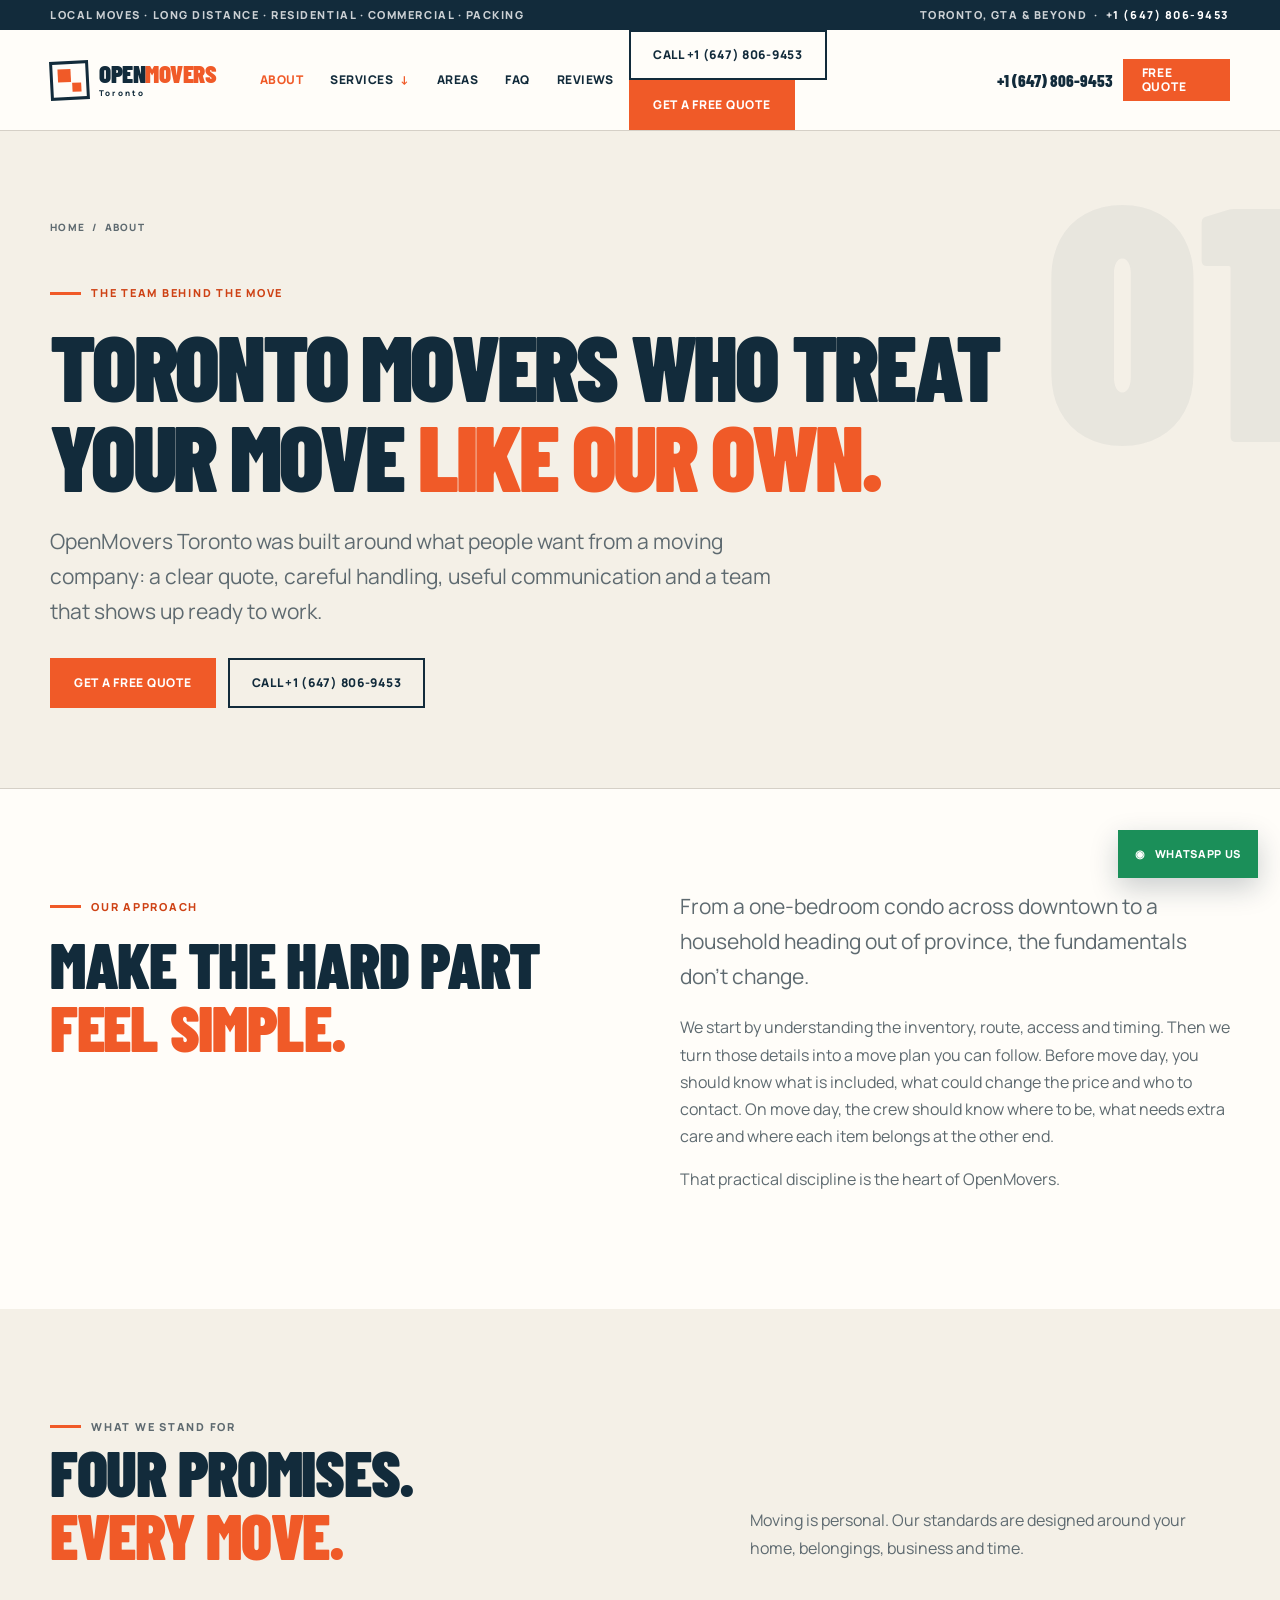
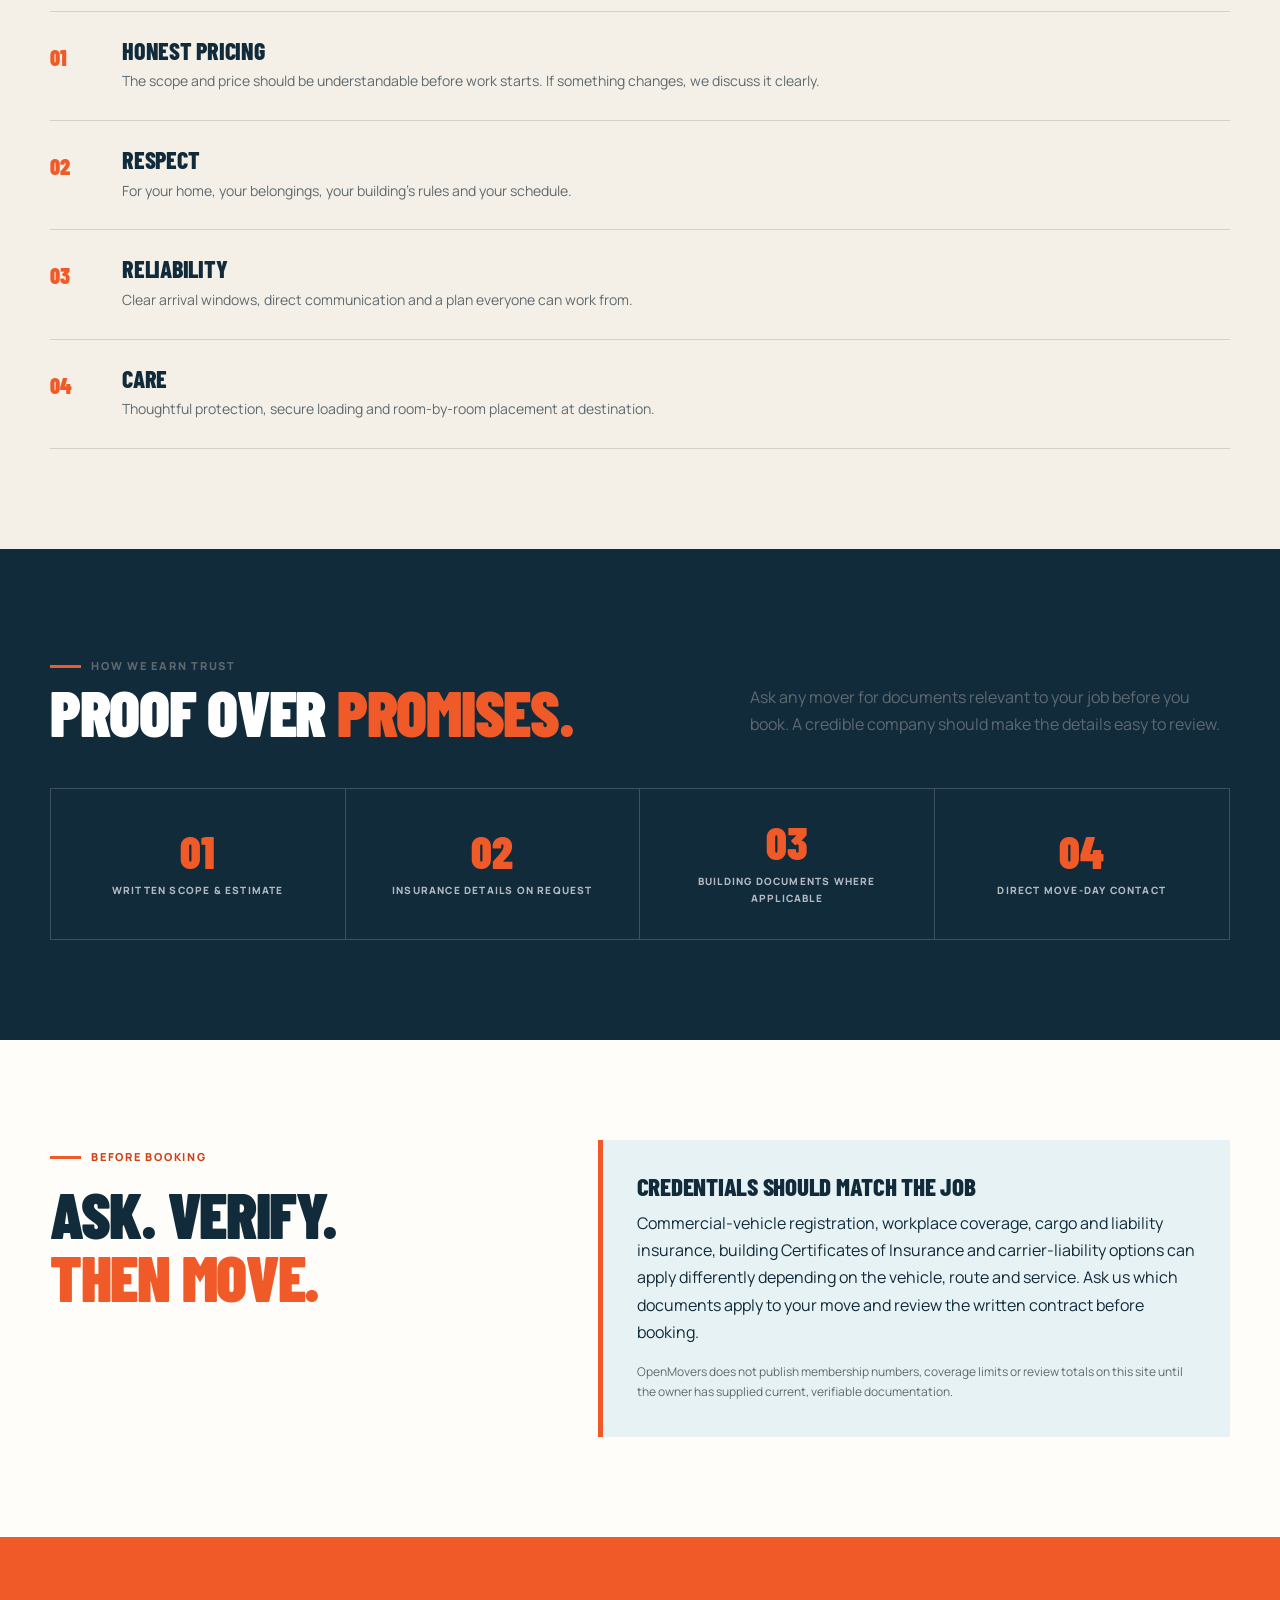
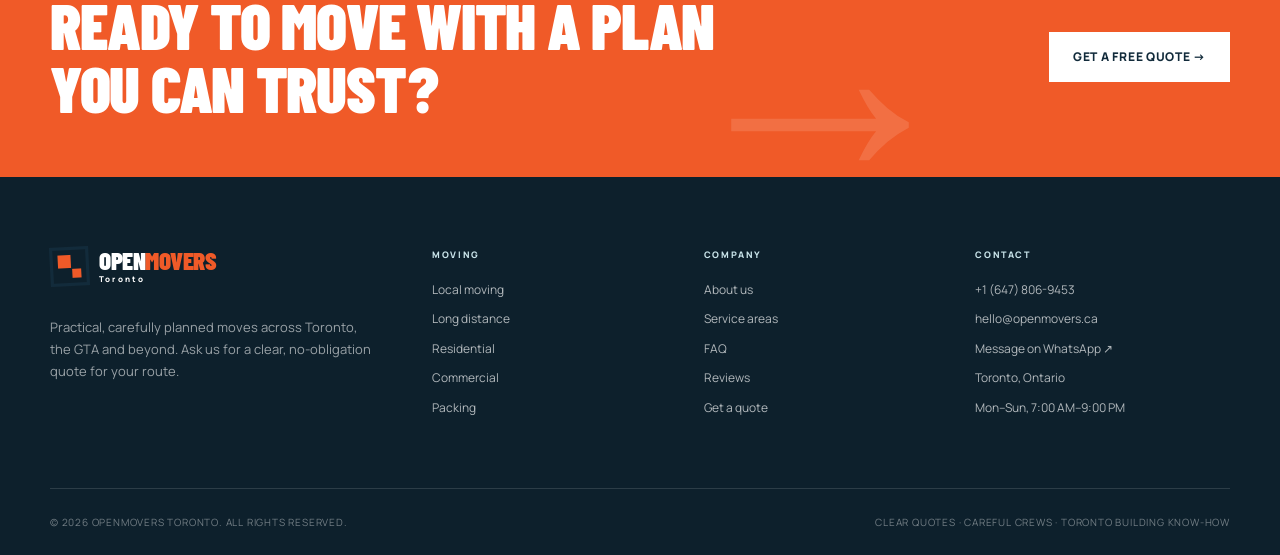
==== about/index.html @ e4ad1b45 "feat: build full OpenMovers Toronto website" ====
<!doctype html>
<html lang="en-CA">
<head>
  <meta charset="utf-8"><meta name="viewport" content="width=device-width, initial-scale=1">
  <title>About OpenMovers Toronto | Toronto Moving Team</title>
  <meta name="description" content="Meet OpenMovers Toronto, a local moving team serving Toronto, the GTA and beyond with clear quotes, thoughtful planning and careful handling.">
  <link rel="stylesheet" href="/assets/site.css"><script src="/assets/site.js" defer></script>
</head>
<body>
  <div data-site-header></div>
  <main id="main-content">
    <section class="page-hero" data-route="01">
      <div class="shell">
        <nav class="breadcrumbs" aria-label="Breadcrumb"><a href="/">Home</a><span>/</span><span>About</span></nav>
        <p class="eyebrow">The team behind the move</p>
        <h1>Toronto movers who treat your move <span class="display-accent">like our own.</span></h1>
        <p class="lede">OpenMovers Toronto was built around what people want from a moving company: a clear quote, careful handling, useful communication and a team that shows up ready to work.</p>
        <div class="page-actions"><a class="button" href="/quote/">Get a free quote</a><a class="button button-outline" href="tel:+16478069453">Call +1 (647) 806-9453</a></div>
      </div>
    </section>

    <section class="section">
      <div class="shell split split-even">
        <div data-reveal><p class="eyebrow">Our approach</p><h2>Make the hard part <span class="display-accent">feel simple.</span></h2></div>
        <div data-reveal><p class="lede">From a one-bedroom condo across downtown to a household heading out of province, the fundamentals don’t change.</p><p class="copy">We start by understanding the inventory, route, access and timing. Then we turn those details into a move plan you can follow. Before move day, you should know what is included, what could change the price and who to contact. On move day, the crew should know where to be, what needs extra care and where each item belongs at the other end.</p><p class="copy">That practical discipline is the heart of OpenMovers.</p></div>
      </div>
    </section>

    <section class="section section-cream">
      <div class="shell">
        <div class="section-heading" data-reveal><div><p class="eyebrow">What we stand for</p><h2>Four promises.<br><span class="display-accent">Every move.</span></h2></div><p>Moving is personal. Our standards are designed around your home, belongings, business and time.</p></div>
        <div class="feature-list" data-reveal>
          <div class="feature-row"><span class="feature-number">01</span><div><h3>Honest pricing</h3><p>The scope and price should be understandable before work starts. If something changes, we discuss it clearly.</p></div></div>
          <div class="feature-row"><span class="feature-number">02</span><div><h3>Respect</h3><p>For your home, your belongings, your building’s rules and your schedule.</p></div></div>
          <div class="feature-row"><span class="feature-number">03</span><div><h3>Reliability</h3><p>Clear arrival windows, direct communication and a plan everyone can work from.</p></div></div>
          <div class="feature-row"><span class="feature-number">04</span><div><h3>Care</h3><p>Thoughtful protection, secure loading and room-by-room placement at destination.</p></div></div>
        </div>
      </div>
    </section>

    <section class="section section-ink">
      <div class="shell">
        <div class="section-heading" data-reveal><div><p class="eyebrow">How we earn trust</p><h2>Proof over <span class="display-accent">promises.</span></h2></div><p>Ask any mover for documents relevant to your job before you book. A credible company should make the details easy to review.</p></div>
        <div class="stat-row" data-reveal>
          <div class="stat"><strong>01</strong><span>Written scope &amp; estimate</span></div>
          <div class="stat"><strong>02</strong><span>Insurance details on request</span></div>
          <div class="stat"><strong>03</strong><span>Building documents where applicable</span></div>
          <div class="stat"><strong>04</strong><span>Direct move-day contact</span></div>
        </div>
      </div>
    </section>

    <section class="section">
      <div class="shell split">
        <div class="sticky-intro" data-reveal><p class="eyebrow">Before booking</p><h2>Ask. Verify.<br><span class="display-accent">Then move.</span></h2></div>
        <div class="callout" data-reveal><h3>Credentials should match the job</h3><p>Commercial-vehicle registration, workplace coverage, cargo and liability insurance, building Certificates of Insurance and carrier-liability options can apply differently depending on the vehicle, route and service. Ask us which documents apply to your move and review the written contract before booking.</p><p class="legal-note">OpenMovers does not publish membership numbers, coverage limits or review totals on this site until the owner has supplied current, verifiable documentation.</p></div>
      </div>
    </section>

    <section class="cta-band"><div class="shell cta-inner"><h2>Ready to move with a plan you can trust?</h2><a class="button button-light" href="/quote/">Get a free quote →</a></div></section>
  </main>
  <div data-site-footer></div>
</body>
</html>
---- assets/site.css ----
@import url('https://fonts.googleapis.com/css2?family=Barlow+Condensed:wght@600;700;800;900&family=Manrope:wght@400;500;600;700;800&display=swap');

:root {
  --ink: #122b3b;
  --ink-2: #1d3a4c;
  --orange: #f05a28;
  --orange-dark: #ce4215;
  --cream: #f4f0e7;
  --paper: #fffdf9;
  --blue: #c9e4ea;
  --blue-2: #e7f2f4;
  --line: #d5d0c7;
  --muted: #5e6a70;
  --white: #ffffff;
  --success: #187a56;
  --font-display: 'Barlow Condensed', sans-serif;
  --font-body: 'Manrope', sans-serif;
  --shadow: 0 18px 55px rgba(18, 43, 59, 0.12);
  --max: 1180px;
}

*, *::before, *::after { box-sizing: border-box; }

html { scroll-behavior: smooth; }

body {
  margin: 0;
  background: var(--paper);
  color: var(--ink);
  font-family: var(--font-body);
  font-size: 16px;
  line-height: 1.7;
  -webkit-font-smoothing: antialiased;
}

body.menu-open { overflow: hidden; }

a { color: inherit; }
img, svg { display: block; max-width: 100%; }
button, input, select, textarea { font: inherit; }
button { color: inherit; }

:focus-visible {
  outline: 3px solid var(--orange);
  outline-offset: 4px;
}

.skip-link {
  position: fixed;
  left: 16px;
  top: -100px;
  z-index: 1000;
  background: var(--white);
  color: var(--ink);
  padding: 10px 16px;
  font-weight: 800;
  transition: top .2s ease;
}

.skip-link:focus { top: 16px; }

.shell {
  width: min(calc(100% - 40px), var(--max));
  margin-inline: auto;
}

.site-header {
  position: sticky;
  top: 0;
  z-index: 100;
  background: rgba(255, 253, 249, 0.95);
  border-bottom: 1px solid var(--line);
  backdrop-filter: blur(14px);
}

.utility-bar {
  background: var(--ink);
  color: rgba(255,255,255,.78);
  font-size: 11px;
  font-weight: 800;
  letter-spacing: .14em;
  text-transform: uppercase;
}

.utility-inner {
  min-height: 30px;
  display: flex;
  align-items: center;
  justify-content: space-between;
  gap: 24px;
}

.utility-inner p { margin: 0; }
.utility-inner a { color: var(--white); text-decoration: none; }
.utility-inner a:hover { color: var(--blue); }

.nav-wrap {
  min-height: 78px;
  display: flex;
  align-items: center;
  gap: 32px;
}

.brand {
  display: inline-flex;
  align-items: center;
  gap: 10px;
  flex: 0 0 auto;
  color: var(--ink);
  text-decoration: none;
  line-height: .85;
}

.brand-mark {
  width: 39px;
  height: 39px;
  position: relative;
  border: 3px solid var(--ink);
  transform: rotate(-3deg);
}

.brand-mark::before,
.brand-mark::after {
  content: '';
  position: absolute;
  background: var(--orange);
}

.brand-mark::before { width: 13px; height: 13px; left: 5px; top: 5px; }
.brand-mark::after { width: 9px; height: 9px; right: 5px; bottom: 5px; }

.brand-name {
  display: block;
  font-family: var(--font-display);
  font-size: 25px;
  font-weight: 900;
  letter-spacing: -.02em;
  text-transform: uppercase;
}

.brand-name em { color: var(--orange); font-style: normal; }
.brand small { display: block; margin-top: 5px; font-size: 8px; font-weight: 800; letter-spacing: .28em; }

.main-nav {
  display: flex;
  align-items: center;
  gap: 3px;
  margin-left: auto;
}

.nav-link,
.nav-drop-button {
  display: inline-flex;
  align-items: center;
  min-height: 44px;
  padding: 0 12px;
  border: 0;
  background: transparent;
  color: var(--ink);
  font-size: 12px;
  font-weight: 800;
  letter-spacing: .04em;
  text-decoration: none;
  text-transform: uppercase;
  cursor: pointer;
}

.nav-link:hover,
.nav-link[aria-current='page'],
.nav-drop:hover .nav-drop-button { color: var(--orange); }

.nav-drop { position: relative; }
.nav-drop-button::after { content: '↓'; margin-left: 7px; color: var(--orange); }

.nav-dropdown {
  position: absolute;
  left: 0;
  top: calc(100% - 2px);
  width: 260px;
  padding: 10px;
  background: var(--white);
  border: 1px solid var(--line);
  box-shadow: var(--shadow);
  opacity: 0;
  transform: translateY(8px);
  pointer-events: none;
  transition: opacity .18s ease, transform .18s ease;
}

.nav-drop:hover .nav-dropdown,
.nav-drop:focus-within .nav-dropdown {
  opacity: 1;
  transform: translateY(0);
  pointer-events: auto;
}

.nav-dropdown a {
  display: flex;
  align-items: center;
  justify-content: space-between;
  padding: 9px 10px;
  color: var(--ink);
  font-size: 13px;
  font-weight: 700;
  text-decoration: none;
}

.nav-dropdown a::after { content: '→'; color: var(--orange); }
.nav-dropdown a:hover { background: var(--cream); }

.nav-actions { display: flex; align-items: center; gap: 10px; }
.phone-link { font-family: var(--font-display); font-size: 17px; font-weight: 800; text-decoration: none; white-space: nowrap; }
.phone-link:hover { color: var(--orange); }

.menu-toggle {
  display: none;
  width: 44px;
  height: 44px;
  border: 1px solid var(--line);
  background: var(--paper);
  cursor: pointer;
}

.menu-toggle span,
.menu-toggle::before,
.menu-toggle::after {
  content: '';
  display: block;
  width: 20px;
  height: 2px;
  margin: 5px auto;
  background: var(--ink);
  transition: transform .2s ease, opacity .2s ease;
}

.button {
  display: inline-flex;
  min-height: 50px;
  align-items: center;
  justify-content: center;
  gap: 10px;
  padding: 0 22px;
  border: 2px solid var(--orange);
  background: var(--orange);
  color: var(--white);
  font-size: 12px;
  font-weight: 800;
  letter-spacing: .06em;
  line-height: 1.2;
  text-decoration: none;
  text-transform: uppercase;
  cursor: pointer;
  transition: background .18s ease, color .18s ease, transform .18s ease;
}

.button:hover { background: var(--orange-dark); border-color: var(--orange-dark); transform: translateY(-2px); }
.button-dark { background: var(--ink); border-color: var(--ink); }
.button-dark:hover { background: var(--ink-2); border-color: var(--ink-2); }
.button-outline { background: transparent; color: var(--ink); border-color: var(--ink); }
.button-outline:hover { background: var(--ink); color: var(--white); }
.button-light { background: var(--white); color: var(--ink); border-color: var(--white); }
.button-light:hover { background: var(--blue); border-color: var(--blue); color: var(--ink); }
.button-small { min-height: 42px; padding-inline: 17px; }

.eyebrow {
  display: inline-flex;
  align-items: center;
  gap: 10px;
  margin: 0 0 17px;
  color: var(--orange-dark);
  font-size: 11px;
  font-weight: 800;
  letter-spacing: .16em;
  text-transform: uppercase;
}

.eyebrow::before { content: ''; width: 31px; height: 3px; background: var(--orange); }

h1, h2, h3, h4, p { margin-top: 0; }
h1, h2, h3, h4 { font-family: var(--font-display); color: var(--ink); line-height: .98; text-transform: uppercase; }
h1 { margin-bottom: 24px; font-size: clamp(52px, 7.2vw, 100px); font-weight: 900; letter-spacing: -.035em; }
h2 { margin-bottom: 23px; font-size: clamp(38px, 5vw, 64px); font-weight: 900; letter-spacing: -.02em; }
h3 { margin-bottom: 12px; font-size: 27px; font-weight: 800; letter-spacing: -.01em; }
h4 { margin-bottom: 10px; font-size: 18px; font-weight: 800; letter-spacing: .01em; }

.display-accent { color: var(--orange); }
.lede { max-width: 730px; color: var(--muted); font-size: clamp(17px, 2vw, 21px); line-height: 1.65; }
.copy { max-width: 720px; color: var(--muted); }
.copy strong, .lede strong { color: var(--ink); }

.hero {
  min-height: 690px;
  position: relative;
  overflow: hidden;
  background: var(--cream);
  border-bottom: 1px solid var(--line);
}

.hero::after {
  content: 'TORONTO / GTA / BEYOND';
  position: absolute;
  left: -6px;
  bottom: -24px;
  color: rgba(18,43,59,.045);
  font-family: var(--font-display);
  font-size: clamp(72px, 14vw, 205px);
  font-weight: 900;
  line-height: 1;
  white-space: nowrap;
}

.hero-grid {
  min-height: 690px;
  position: relative;
  z-index: 1;
  display: grid;
  grid-template-columns: minmax(0, 1.05fr) minmax(400px, .75fr);
  align-items: center;
  gap: 70px;
  padding-block: 72px 84px;
}

.hero-copy { position: relative; z-index: 2; }
.hero-copy h1 { max-width: 760px; }
.hero-copy .lede { max-width: 680px; }
.hero-actions { display: flex; flex-wrap: wrap; gap: 12px; margin-top: 31px; }
.hero-note { margin: 17px 0 0; color: var(--muted); font-size: 12px; font-weight: 700; }

.move-board {
  position: relative;
  max-width: 450px;
  margin: 0 auto;
  padding: 24px;
  background: var(--ink);
  color: var(--white);
  box-shadow: 22px 22px 0 var(--blue);
  transform: rotate(2deg);
}

.move-board::before {
  content: '';
  position: absolute;
  inset: 8px;
  border: 1px solid rgba(255,255,255,.18);
  pointer-events: none;
}

.board-top { display: flex; justify-content: space-between; align-items: center; margin-bottom: 34px; font-size: 10px; font-weight: 800; letter-spacing: .16em; text-transform: uppercase; }
.board-code { padding: 5px 8px; background: var(--orange); }
.route-stop { position: relative; display: grid; grid-template-columns: 31px 1fr; gap: 14px; align-items: center; padding-block: 9px; }
.route-dot { width: 18px; height: 18px; margin-left: 3px; border: 4px solid var(--white); border-radius: 50%; background: var(--ink); z-index: 1; }
.route-stop:first-of-type .route-dot { border-color: var(--orange); }
.route-stop:not(:last-of-type)::after { content: ''; position: absolute; left: 11px; top: 38px; width: 3px; height: 72px; background: repeating-linear-gradient(to bottom, var(--white) 0 7px, transparent 7px 14px); opacity: .65; }
.route-label { margin: 0; color: rgba(255,255,255,.55); font-size: 9px; font-weight: 800; letter-spacing: .18em; text-transform: uppercase; }
.route-place { margin: 1px 0 0; color: var(--white); font-family: var(--font-display); font-size: 40px; font-weight: 900; line-height: .95; text-transform: uppercase; }
.board-services { display: flex; flex-wrap: wrap; gap: 7px; margin-top: 28px; padding-top: 18px; border-top: 1px solid rgba(255,255,255,.18); }
.board-services span { padding: 5px 8px; background: rgba(255,255,255,.08); font-size: 9px; font-weight: 800; letter-spacing: .08em; text-transform: uppercase; }
.board-truck { position: absolute; right: -27px; bottom: -29px; display: grid; place-items: center; width: 92px; height: 56px; background: var(--orange); border: 4px solid var(--cream); font-family: var(--font-display); font-size: 20px; font-weight: 900; transform: rotate(-2deg); }
.board-truck::before, .board-truck::after { content: ''; position: absolute; bottom: -11px; width: 18px; height: 18px; border-radius: 50%; background: var(--ink); border: 4px solid var(--cream); }
.board-truck::before { left: 10px; }
.board-truck::after { right: 10px; }

.trust-strip { background: var(--ink); color: var(--white); }
.trust-grid { display: grid; grid-template-columns: repeat(4, 1fr); }
.trust-item { min-height: 91px; display: flex; align-items: center; gap: 13px; padding: 20px; border-left: 1px solid rgba(255,255,255,.14); }
.trust-item:last-child { border-right: 1px solid rgba(255,255,255,.14); }
.trust-num { flex: 0 0 auto; color: var(--orange); font-family: var(--font-display); font-size: 27px; font-weight: 900; }
.trust-item p { margin: 0; color: rgba(255,255,255,.72); font-size: 11px; font-weight: 800; letter-spacing: .08em; line-height: 1.45; text-transform: uppercase; }

.section { padding-block: 100px; }
.section-sm { padding-block: 70px; }
.section-cream { background: var(--cream); }
.section-blue { background: var(--blue-2); }
.section-ink { background: var(--ink); color: var(--white); }
.section-ink h2, .section-ink h3, .section-ink h4 { color: var(--white); }
.section-ink .lede, .section-ink .copy { color: rgba(255,255,255,.68); }

.section-heading { display: flex; align-items: end; justify-content: space-between; gap: 40px; margin-bottom: 44px; }
.section-heading h2 { max-width: 760px; margin-bottom: 0; }
.section-heading p { max-width: 480px; margin-bottom: 5px; color: var(--muted); }

.card-grid { display: grid; grid-template-columns: repeat(3, 1fr); gap: 16px; }
.service-card { min-height: 315px; position: relative; display: flex; flex-direction: column; padding: 28px; overflow: hidden; background: var(--white); border: 1px solid var(--line); text-decoration: none; transition: transform .2s ease, box-shadow .2s ease, border-color .2s ease; }
.service-card:hover { border-color: var(--orange); box-shadow: 10px 10px 0 var(--blue); transform: translate(-3px, -3px); }
.service-card:nth-child(2) { background: var(--ink); }
.service-card:nth-child(2) h3, .service-card:nth-child(2) .card-index { color: var(--white); }
.service-card:nth-child(2) p { color: rgba(255,255,255,.67); }
.service-card:nth-child(5) { background: var(--orange); border-color: var(--orange); }
.service-card:nth-child(5) h3, .service-card:nth-child(5) p, .service-card:nth-child(5) .card-index, .service-card:nth-child(5) .text-link { color: var(--white); }
.card-index { display: flex; align-items: center; justify-content: space-between; margin-bottom: 54px; font-family: var(--font-display); font-size: 17px; font-weight: 800; }
.card-index::after { content: ''; width: 42px; height: 3px; background: var(--orange); }
.service-card:nth-child(5) .card-index::after { background: var(--ink); }
.service-card p { color: var(--muted); font-size: 14px; }
.text-link { margin-top: auto; color: var(--orange-dark); font-size: 11px; font-weight: 800; letter-spacing: .09em; text-transform: uppercase; }

.split { display: grid; grid-template-columns: .85fr 1.15fr; gap: 80px; align-items: start; }
.split-even { grid-template-columns: 1fr 1fr; }
.sticky-intro { position: sticky; top: 135px; }
.feature-list { border-top: 1px solid var(--line); }
.feature-row { display: grid; grid-template-columns: 52px 1fr; gap: 20px; padding: 27px 0; border-bottom: 1px solid var(--line); }
.feature-number { color: var(--orange); font-family: var(--font-display); font-size: 22px; font-weight: 900; }
.feature-row h3 { margin-bottom: 7px; font-size: 24px; }
.feature-row p { margin: 0; color: var(--muted); font-size: 14px; }

.steps { display: grid; grid-template-columns: repeat(3, 1fr); gap: 20px; counter-reset: steps; }
.step { min-height: 280px; position: relative; padding: 30px; background: var(--white); border-top: 5px solid var(--orange); counter-increment: steps; }
.step::before { content: '0' counter(steps); display: block; margin-bottom: 57px; color: var(--blue); font-family: var(--font-display); font-size: 55px; font-weight: 900; line-height: .8; }
.step p { margin-bottom: 0; color: var(--muted); font-size: 14px; }

.cta-band { overflow: hidden; background: var(--orange); color: var(--white); }
.cta-inner { min-height: 240px; position: relative; display: flex; align-items: center; justify-content: space-between; gap: 50px; padding-block: 52px; }
.cta-inner::after { content: '→'; position: absolute; right: 260px; top: -100px; color: rgba(255,255,255,.13); font-family: var(--font-display); font-size: 300px; font-weight: 900; }
.cta-band h2 { position: relative; z-index: 1; max-width: 720px; margin: 0; color: var(--white); }
.cta-band .button { position: relative; z-index: 1; flex: 0 0 auto; }

.page-hero { position: relative; overflow: hidden; padding-block: 88px 80px; background: var(--cream); border-bottom: 1px solid var(--line); }
.page-hero::before { content: attr(data-route); position: absolute; right: -20px; top: 12px; color: rgba(18,43,59,.05); font-family: var(--font-display); font-size: clamp(140px, 26vw, 360px); font-weight: 900; line-height: 1; }
.page-hero .shell { position: relative; z-index: 1; }
.breadcrumbs { display: flex; flex-wrap: wrap; gap: 7px; margin-bottom: 40px; color: var(--muted); font-size: 10px; font-weight: 800; letter-spacing: .13em; text-transform: uppercase; }
.breadcrumbs a { text-decoration: none; }
.breadcrumbs a:hover { color: var(--orange); }
.page-hero h1 { max-width: 980px; }
.page-hero .lede { margin-bottom: 0; }
.page-actions { display: flex; flex-wrap: wrap; gap: 12px; margin-top: 30px; }

.inclusion-grid { display: grid; grid-template-columns: repeat(2, 1fr); gap: 12px; }
.check-card { min-height: 104px; position: relative; padding: 22px 22px 22px 58px; background: var(--white); border: 1px solid var(--line); color: var(--muted); font-size: 14px; }
.check-card::before { content: '✓'; position: absolute; left: 21px; top: 19px; display: grid; place-items: center; width: 25px; height: 25px; background: var(--orange); color: var(--white); font-weight: 900; }
.check-card strong { display: block; margin-bottom: 2px; color: var(--ink); }

.callout { position: relative; padding: 34px; background: var(--blue-2); border-left: 5px solid var(--orange); }
.callout h3 { font-size: 25px; }
.callout p:last-child { margin-bottom: 0; }
.legal-note { color: var(--muted); font-size: 12px; }
.legal-note a { font-weight: 700; }

.route-grid { display: grid; grid-template-columns: repeat(3, 1fr); gap: 14px; }
.route-card { min-height: 185px; padding: 24px; background: var(--white); border: 1px solid var(--line); }
.route-card .route-meta { margin-bottom: 29px; color: var(--orange-dark); font-size: 10px; font-weight: 800; letter-spacing: .12em; text-transform: uppercase; }
.route-card h3 { margin-bottom: 9px; }
.route-card p { margin-bottom: 0; color: var(--muted); font-size: 13px; }

.tag-list { display: flex; flex-wrap: wrap; gap: 8px; }
.tag { padding: 8px 12px; background: var(--white); border: 1px solid var(--line); color: var(--ink); font-size: 11px; font-weight: 800; letter-spacing: .04em; text-transform: uppercase; }

.timeline { border-left: 3px solid var(--orange); margin-left: 11px; padding-left: 34px; }
.timeline-item { position: relative; padding: 0 0 35px; }
.timeline-item:last-child { padding-bottom: 0; }
.timeline-item::before { content: ''; position: absolute; left: -43px; top: 1px; width: 15px; height: 15px; border: 4px solid var(--orange); background: var(--paper); border-radius: 50%; }
.timeline-item h3 { font-size: 24px; }
.timeline-item p { margin-bottom: 0; color: var(--muted); font-size: 14px; }

.stat-row { display: grid; grid-template-columns: repeat(4, 1fr); border: 1px solid rgba(255,255,255,.18); }
.stat { min-height: 150px; display: grid; place-content: center; padding: 22px; text-align: center; border-right: 1px solid rgba(255,255,255,.18); }
.stat:last-child { border-right: 0; }
.stat strong { color: var(--orange); font-family: var(--font-display); font-size: 45px; font-weight: 900; line-height: 1; }
.stat span { margin-top: 8px; color: rgba(255,255,255,.68); font-size: 10px; font-weight: 800; letter-spacing: .12em; text-transform: uppercase; }

.faq-toolbar { display: flex; gap: 10px; margin-bottom: 28px; }
.faq-search { width: 100%; min-height: 54px; padding: 0 17px; border: 1px solid var(--line); background: var(--white); color: var(--ink); }
.faq-list { border-top: 1px solid var(--line); }
.faq-list details { border-bottom: 1px solid var(--line); }
.faq-list summary { position: relative; padding: 25px 60px 25px 0; list-style: none; font-family: var(--font-display); font-size: 25px; font-weight: 800; line-height: 1.15; text-transform: uppercase; cursor: pointer; }
.faq-list summary::-webkit-details-marker { display: none; }
.faq-list summary::after { content: '+'; position: absolute; right: 8px; top: 19px; color: var(--orange); font-family: var(--font-display); font-size: 34px; font-weight: 600; }
.faq-list details[open] summary::after { content: '–'; }
.faq-answer { max-width: 830px; padding: 0 50px 25px 0; color: var(--muted); }
.faq-answer p:last-child { margin-bottom: 0; }
.faq-empty { display: none; padding: 25px 0; color: var(--muted); }

.quote-layout { display: grid; grid-template-columns: .68fr 1.32fr; gap: 65px; align-items: start; }
.contact-panel { position: sticky; top: 135px; }
.contact-block { margin-top: 28px; padding: 27px; background: var(--ink); color: var(--white); }
.contact-block h3 { color: var(--white); }
.contact-block a { color: var(--white); font-weight: 800; text-decoration: none; }
.contact-block a:hover { color: var(--blue); }
.contact-block p { margin-bottom: 12px; color: rgba(255,255,255,.68); font-size: 13px; }
.contact-block p:last-child { margin-bottom: 0; }

.quote-form { padding: 34px; background: var(--white); border: 1px solid var(--line); box-shadow: 14px 14px 0 var(--blue-2); }
.form-section { margin: 0 0 32px; padding: 0 0 28px; border: 0; border-bottom: 1px solid var(--line); }
.form-section:last-of-type { border-bottom: 0; padding-bottom: 0; }
.form-section legend { width: 100%; margin-bottom: 17px; font-family: var(--font-display); font-size: 22px; font-weight: 800; text-transform: uppercase; }
.form-grid { display: grid; grid-template-columns: repeat(2, 1fr); gap: 17px; }
.field { display: flex; flex-direction: column; gap: 7px; }
.field-wide { grid-column: 1 / -1; }
.field label, .field > span { color: var(--ink); font-size: 10px; font-weight: 800; letter-spacing: .09em; text-transform: uppercase; }
.field input, .field select, .field textarea { width: 100%; min-height: 49px; padding: 11px 13px; border: 1px solid #bcb8af; border-radius: 0; background: var(--paper); color: var(--ink); outline: none; }
.field textarea { min-height: 120px; resize: vertical; }
.field input:focus, .field select:focus, .field textarea:focus { border-color: var(--orange); box-shadow: 0 0 0 3px rgba(240,90,40,.12); }
.field-help { color: var(--muted); font-size: 11px; }
.choice-grid { display: grid; grid-template-columns: repeat(2, 1fr); gap: 8px; }
.choice { display: flex; align-items: center; gap: 9px; min-height: 45px; padding: 9px 11px; border: 1px solid var(--line); background: var(--paper); color: var(--ink); font-size: 12px; font-weight: 700; cursor: pointer; }
.choice input { width: 16px; height: 16px; accent-color: var(--orange); }
.consent { display: flex; align-items: flex-start; gap: 10px; margin: 22px 0 16px; color: var(--muted); font-size: 12px; }
.consent input { flex: 0 0 auto; width: 17px; height: 17px; margin-top: 2px; accent-color: var(--orange); }
.form-status { min-height: 22px; margin: 12px 0 0; color: var(--success); font-size: 12px; font-weight: 800; }
.form-microcopy { margin: 12px 0 0; color: var(--muted); font-size: 11px; text-align: center; }

.review-gate { display: grid; grid-template-columns: .8fr 1.2fr; border: 1px solid var(--line); }
.review-side { min-height: 360px; display: flex; flex-direction: column; justify-content: space-between; padding: 34px; background: var(--ink); color: var(--white); }
.review-side h2, .review-side h3 { color: var(--white); }
.review-side .stars { color: var(--orange); font-size: 24px; letter-spacing: .12em; }
.review-empty { display: grid; place-items: center; min-height: 360px; padding: 44px; background: var(--cream); text-align: center; }
.review-empty p { max-width: 570px; color: var(--muted); }

.site-footer { background: #0d202c; color: var(--white); }
.footer-main { display: grid; grid-template-columns: 1.5fr 1fr 1fr 1.15fr; gap: 50px; padding-block: 70px; }
.footer-brand p { max-width: 330px; margin: 22px 0 0; color: rgba(255,255,255,.58); font-size: 13px; }
.footer-title { margin-bottom: 18px; color: var(--blue); font-family: var(--font-body); font-size: 9px; font-weight: 800; letter-spacing: .18em; text-transform: uppercase; }
.footer-links { display: flex; flex-direction: column; gap: 9px; }
.footer-links a, .footer-links span { color: rgba(255,255,255,.68); font-size: 12px; text-decoration: none; }
.footer-links a:hover { color: var(--white); }
.footer-bottom { min-height: 67px; display: flex; align-items: center; justify-content: space-between; gap: 25px; border-top: 1px solid rgba(255,255,255,.13); color: rgba(255,255,255,.42); font-size: 10px; letter-spacing: .08em; text-transform: uppercase; }

.whatsapp-float { position: fixed; right: 22px; bottom: 22px; z-index: 80; display: inline-flex; align-items: center; gap: 9px; min-height: 48px; padding: 0 17px; background: #1b8f59; color: var(--white); box-shadow: 0 10px 28px rgba(18,43,59,.22); font-size: 11px; font-weight: 800; letter-spacing: .06em; text-decoration: none; text-transform: uppercase; }
.whatsapp-float:hover { background: #137346; }

[data-reveal] { opacity: 1; transform: none; }

@keyframes rise-in {
  from { opacity: 0; transform: translateY(16px); }
  to { opacity: 1; transform: translateY(0); }
}

.hero [data-reveal],
.page-hero .shell { animation: rise-in .55s ease both; }

@media (max-width: 1080px) {
  .phone-link { display: none; }
  .main-nav { gap: 0; }
  .nav-link, .nav-drop-button { padding-inline: 8px; }
  .hero-grid { grid-template-columns: 1fr .8fr; gap: 35px; }
  .split { gap: 45px; }
}

@media (max-width: 880px) {
  .utility-inner p:first-child { display: none; }
  .utility-inner { justify-content: center; }
  .nav-wrap { min-height: 67px; }
  .menu-toggle { display: block; margin-left: auto; }
  .nav-actions .button { display: none; }
  .main-nav { position: fixed; inset: 97px 0 0; display: none; flex-direction: column; align-items: stretch; gap: 0; overflow-y: auto; padding: 20px; background: var(--paper); }
  .menu-open .main-nav { display: flex; }
  .nav-link, .nav-drop-button { width: 100%; min-height: 53px; justify-content: space-between; padding-inline: 6px; border-bottom: 1px solid var(--line); font-size: 14px; }
  .nav-drop-button::after { content: ''; }
  .nav-dropdown { position: static; width: 100%; padding: 5px 0 10px 12px; border: 0; box-shadow: none; opacity: 1; transform: none; pointer-events: auto; background: transparent; }
  .nav-dropdown a { padding: 8px 5px; color: var(--muted); }
  .nav-mobile-actions { display: flex; flex-direction: column; gap: 10px; margin-top: 18px; }
  .menu-open .menu-toggle span { opacity: 0; }
  .menu-open .menu-toggle::before { transform: translateY(7px) rotate(45deg); }
  .menu-open .menu-toggle::after { transform: translateY(-7px) rotate(-45deg); }
  .hero, .hero-grid { min-height: auto; }
  .hero-grid { grid-template-columns: 1fr; padding-block: 70px 95px; }
  .hero-visual { padding: 0 22px 20px 0; }
  .move-board { max-width: 480px; }
  .trust-grid { grid-template-columns: repeat(2, 1fr); }
  .trust-item:nth-child(3) { border-top: 1px solid rgba(255,255,255,.14); }
  .trust-item:nth-child(4) { border-top: 1px solid rgba(255,255,255,.14); }
  .card-grid { grid-template-columns: repeat(2, 1fr); }
  .split, .split-even, .quote-layout, .review-gate { grid-template-columns: 1fr; }
  .sticky-intro, .contact-panel { position: static; }
  .steps { grid-template-columns: 1fr; }
  .step { min-height: 210px; }
  .step::before { margin-bottom: 35px; }
  .route-grid { grid-template-columns: repeat(2, 1fr); }
  .footer-main { grid-template-columns: 1.4fr 1fr 1fr; }
  .footer-brand { grid-column: 1 / -1; }
}

@media (max-width: 620px) {
  .shell { width: min(calc(100% - 28px), var(--max)); }
  .utility-bar { display: none; }
  .main-nav { inset-block-start: 67px; }
  h1 { font-size: clamp(48px, 16vw, 68px); }
  h2 { font-size: clamp(37px, 12vw, 50px); }
  .hero-grid { padding-block: 55px 80px; }
  .hero-actions, .page-actions { flex-direction: column; align-items: stretch; }
  .hero-actions .button, .page-actions .button { width: 100%; }
  .route-place { font-size: 34px; }
  .trust-grid, .card-grid, .inclusion-grid, .route-grid, .stat-row, .form-grid, .choice-grid { grid-template-columns: 1fr; }
  .trust-item { min-height: 74px; border-right: 1px solid rgba(255,255,255,.14); border-top: 1px solid rgba(255,255,255,.14); }
  .section { padding-block: 73px; }
  .section-sm { padding-block: 55px; }
  .section-heading { display: block; margin-bottom: 31px; }
  .section-heading p { margin-top: 20px; }
  .service-card { min-height: 275px; }
  .card-index { margin-bottom: 35px; }
  .feature-row { grid-template-columns: 38px 1fr; gap: 12px; }
  .cta-inner { min-height: 300px; flex-direction: column; align-items: flex-start; justify-content: center; }
  .cta-inner::after { right: -30px; }
  .page-hero { padding-block: 60px; }
  .breadcrumbs { margin-bottom: 28px; }
  .quote-form { padding: 22px 18px; box-shadow: 7px 7px 0 var(--blue-2); }
  .field-wide { grid-column: auto; }
  .stat { border-right: 0; border-bottom: 1px solid rgba(255,255,255,.18); }
  .stat:last-child { border-bottom: 0; }
  .footer-main { grid-template-columns: 1fr 1fr; gap: 38px 24px; padding-block: 55px; }
  .footer-brand, .footer-contact { grid-column: 1 / -1; }
  .footer-bottom { align-items: flex-start; flex-direction: column; justify-content: center; padding-block: 22px; }
  .whatsapp-float { right: 14px; bottom: 14px; width: 48px; padding: 0; justify-content: center; }
  .whatsapp-float span { display: none; }
}

@media (prefers-reduced-motion: reduce) {
  html { scroll-behavior: auto; }
  *, *::before, *::after { scroll-behavior: auto !important; animation: none !important; transition-duration: .01ms !important; }
  [data-reveal] { opacity: 1; transform: none; }
}
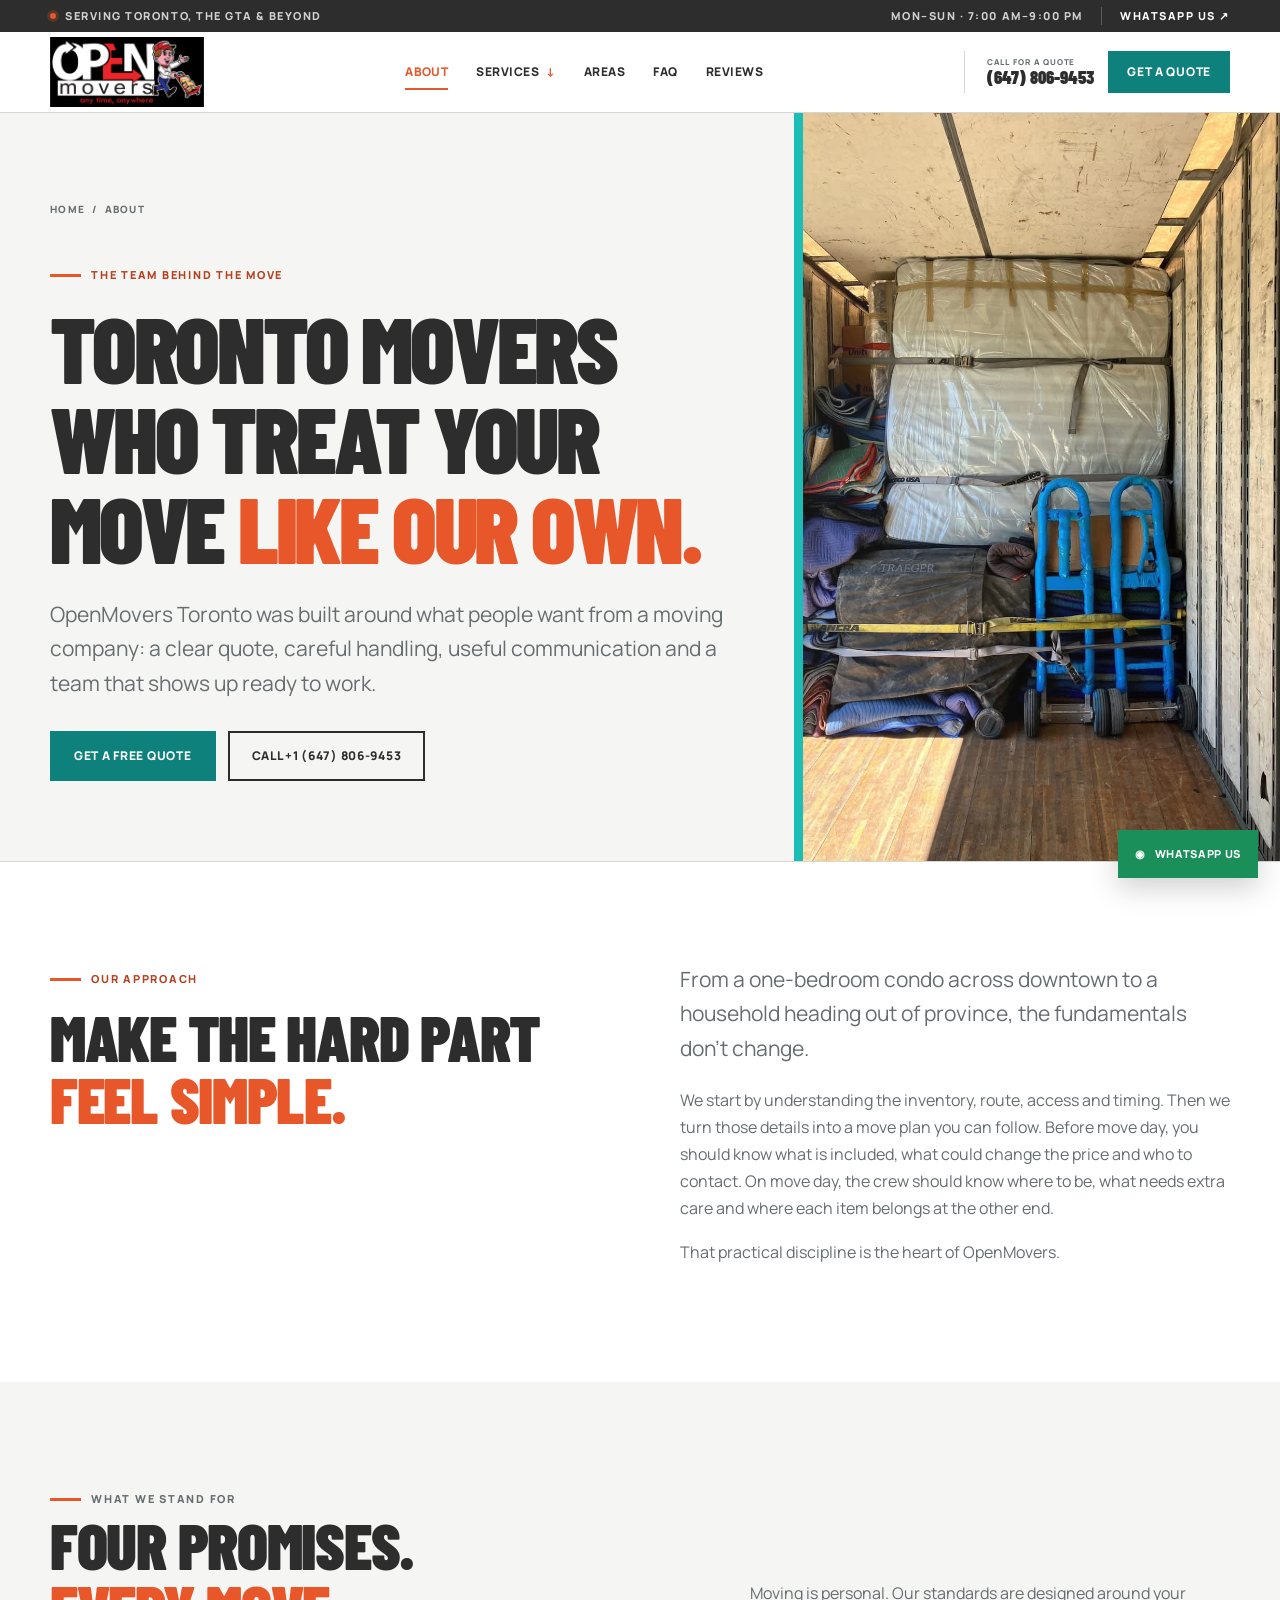
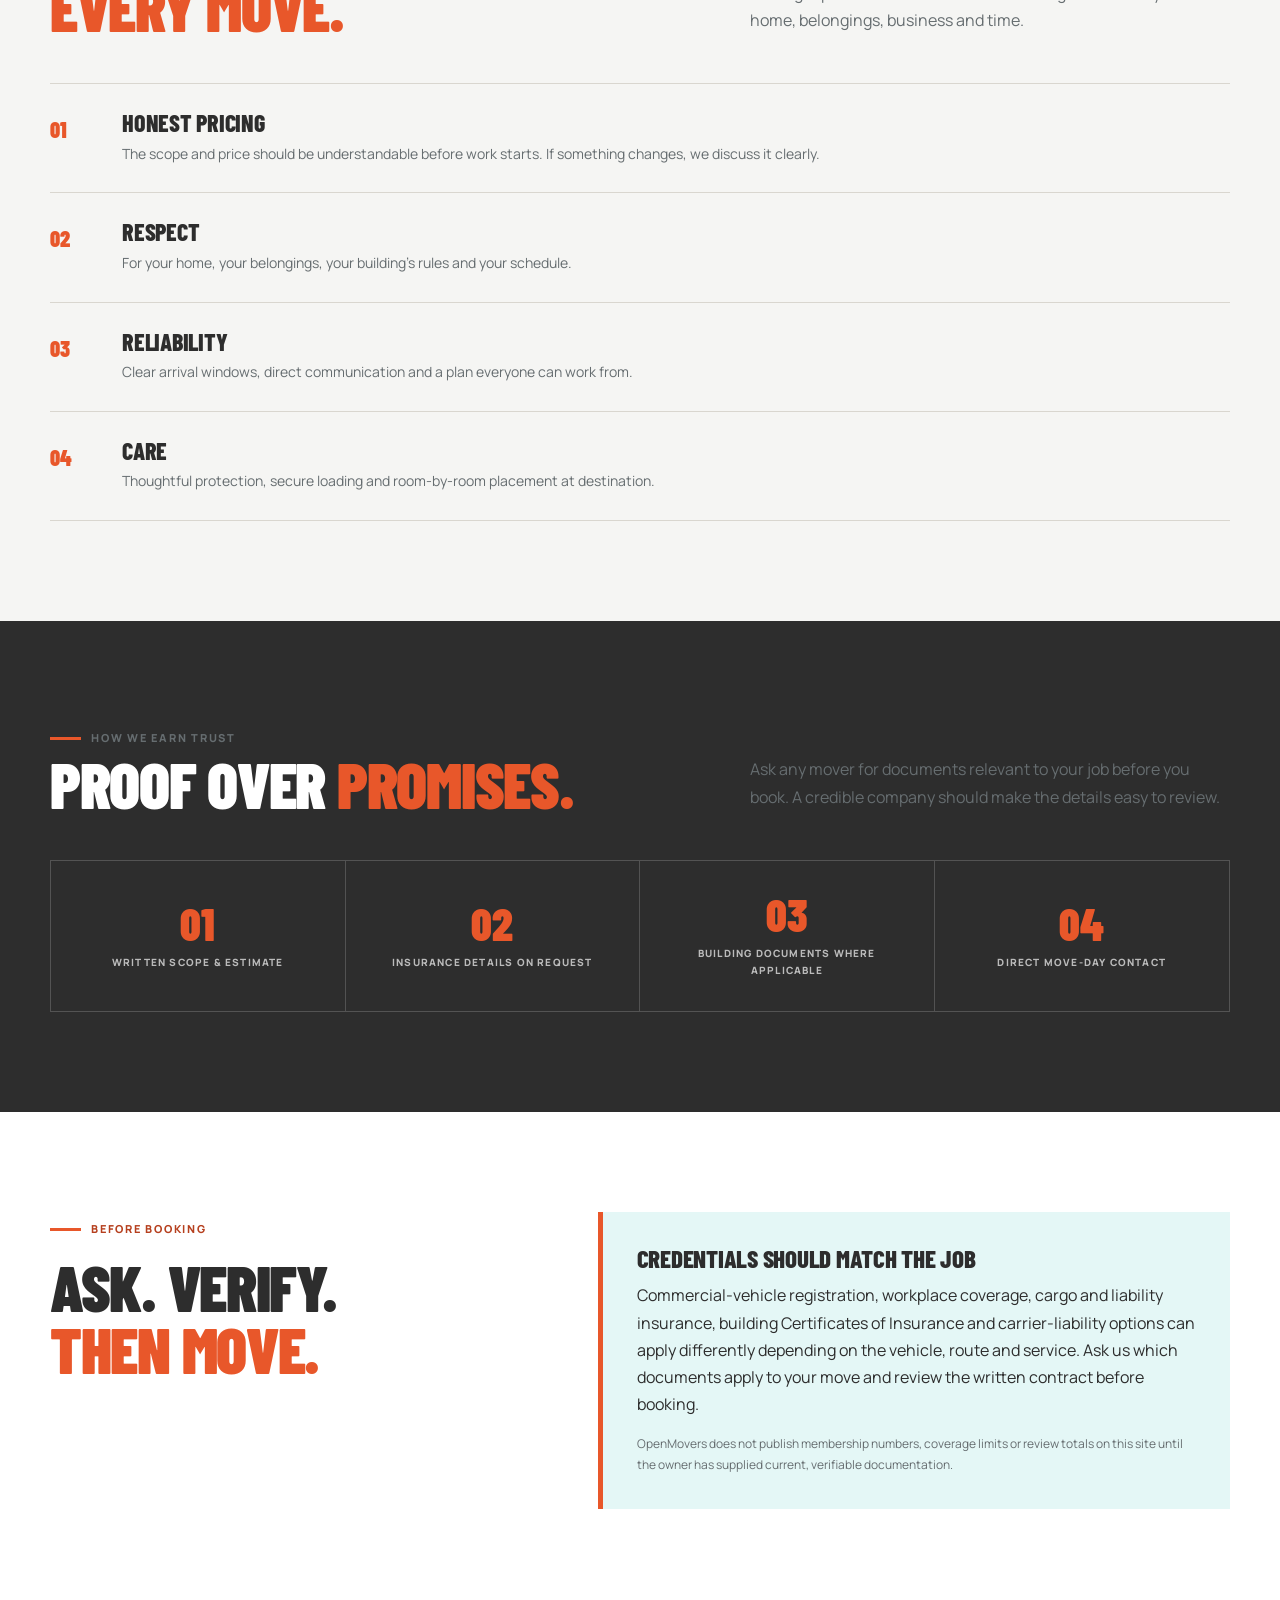
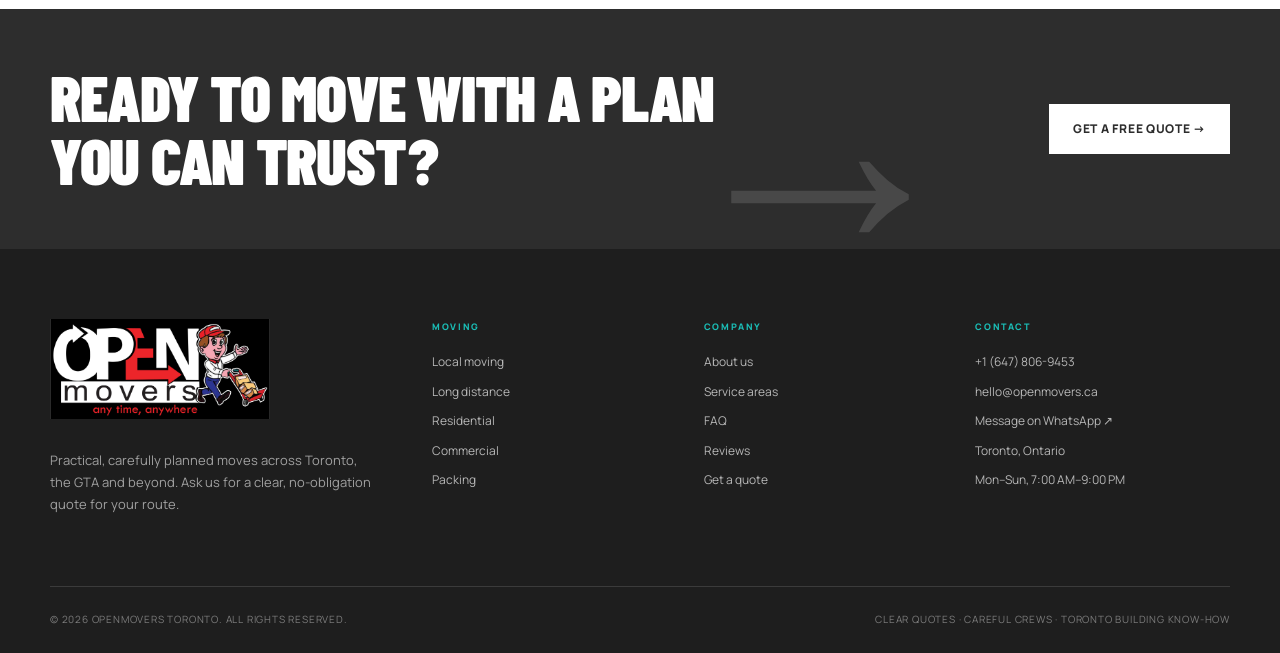
==== commit 2e7b83e1: "feat: add supplied branding and move photography" ====
--- a/about/index.html
+++ b/about/index.html
@@ -9,7 +9,7 @@
 <body>
   <div data-site-header></div>
   <main id="main-content">
-    <section class="page-hero" data-route="01">
+    <section class="page-hero has-photo" data-route="01" style="--page-photo: url('/assets/images/secure-truck-load.jpg')">
       <div class="shell">
         <nav class="breadcrumbs" aria-label="Breadcrumb"><a href="/">Home</a><span>/</span><span>About</span></nav>
         <p class="eyebrow">The team behind the move</p>
--- a/assets/site.css
+++ b/assets/site.css
@@ -1,21 +1,25 @@
 @import url('https://fonts.googleapis.com/css2?family=Barlow+Condensed:wght@600;700;800;900&family=Manrope:wght@400;500;600;700;800&display=swap');
 
 :root {
-  --ink: #122b3b;
-  --ink-2: #1d3a4c;
-  --orange: #f05a28;
-  --orange-dark: #ce4215;
-  --cream: #f4f0e7;
-  --paper: #fffdf9;
-  --blue: #c9e4ea;
-  --blue-2: #e7f2f4;
-  --line: #d5d0c7;
-  --muted: #5e6a70;
+  --ink: #2d2d2d;
+  --ink-2: #1e1e1e;
+  --orange: #e8572a;
+  --orange-dark: #b6401f;
+  --cream: #f5f5f3;
+  --paper: #ffffff;
+  --teal: #1bbdb6;
+  --teal-dark: #0e7772;
+  --teal-soft: #e4f7f6;
+  --teal-action: #0f817c;
+  --teal-action-hover: #0a6965;
+  --beige: #c4b9a5;
+  --line: #d9d6cf;
+  --muted: #666d70;
   --white: #ffffff;
   --success: #187a56;
   --font-display: 'Barlow Condensed', sans-serif;
   --font-body: 'Manrope', sans-serif;
-  --shadow: 0 18px 55px rgba(18, 43, 59, 0.12);
+  --shadow: 0 18px 55px rgba(45, 45, 45, 0.14);
   --max: 1180px;
 }
 
@@ -68,7 +72,7 @@
   position: sticky;
   top: 0;
   z-index: 100;
-  background: rgba(255, 253, 249, 0.95);
+  background: rgba(255, 255, 255, 0.95);
   border-bottom: 1px solid var(--line);
   backdrop-filter: blur(14px);
 }
@@ -83,7 +87,7 @@
 }
 
 .utility-inner {
-  min-height: 30px;
+  min-height: 32px;
   display: flex;
   align-items: center;
   justify-content: space-between;
@@ -92,13 +96,18 @@
 
 .utility-inner p { margin: 0; }
 .utility-inner a { color: var(--white); text-decoration: none; }
-.utility-inner a:hover { color: var(--blue); }
+.utility-inner a:hover { color: var(--teal); }
+.utility-status { display: inline-flex; align-items: center; gap: 9px; }
+.utility-status span { width: 6px; height: 6px; border-radius: 50%; background: var(--orange); box-shadow: 0 0 0 3px rgba(240,90,40,.2); }
+.utility-links { display: flex; align-items: center; gap: 18px; }
+.utility-links a { padding-left: 18px; border-left: 1px solid rgba(255,255,255,.22); }
 
 .nav-wrap {
-  min-height: 78px;
-  display: flex;
-  align-items: center;
-  gap: 32px;
+  min-height: 80px;
+  display: grid;
+  grid-template-columns: auto minmax(0, 1fr) auto;
+  align-items: center;
+  gap: 28px;
 }
 
 .brand {
@@ -111,45 +120,29 @@
   line-height: .85;
 }
 
-.brand-mark {
-  width: 39px;
-  height: 39px;
-  position: relative;
-  border: 3px solid var(--ink);
-  transform: rotate(-3deg);
-}
-
-.brand-mark::before,
-.brand-mark::after {
-  content: '';
-  position: absolute;
-  background: var(--orange);
-}
-
-.brand-mark::before { width: 13px; height: 13px; left: 5px; top: 5px; }
-.brand-mark::after { width: 9px; height: 9px; right: 5px; bottom: 5px; }
-
-.brand-name {
-  display: block;
-  font-family: var(--font-display);
-  font-size: 25px;
-  font-weight: 900;
-  letter-spacing: -.02em;
-  text-transform: uppercase;
-}
-
-.brand-name em { color: var(--orange); font-style: normal; }
-.brand small { display: block; margin-top: 5px; font-size: 8px; font-weight: 800; letter-spacing: .28em; }
+.brand-logo {
+  width: 154px;
+  height: 70px;
+  object-fit: cover;
+  object-position: center;
+  background: #000;
+}
+
+.site-footer .brand-logo {
+  width: 220px;
+  height: 100px;
+}
 
 .main-nav {
   display: flex;
   align-items: center;
-  gap: 3px;
-  margin-left: auto;
+  justify-content: center;
+  gap: 4px;
 }
 
 .nav-link,
 .nav-drop-button {
+  position: relative;
   display: inline-flex;
   align-items: center;
   min-height: 44px;
@@ -168,6 +161,16 @@
 .nav-link:hover,
 .nav-link[aria-current='page'],
 .nav-drop:hover .nav-drop-button { color: var(--orange); }
+
+.nav-link[aria-current='page']::after {
+  content: '';
+  position: absolute;
+  left: 12px;
+  right: 12px;
+  bottom: 4px;
+  height: 2px;
+  background: var(--orange);
+}
 
 .nav-drop { position: relative; }
 .nav-drop-button::after { content: '↓'; margin-left: 7px; color: var(--orange); }
@@ -188,7 +191,8 @@
 }
 
 .nav-drop:hover .nav-dropdown,
-.nav-drop:focus-within .nav-dropdown {
+.nav-drop:focus-within .nav-dropdown,
+.nav-drop.is-open .nav-dropdown {
   opacity: 1;
   transform: translateY(0);
   pointer-events: auto;
@@ -208,9 +212,12 @@
 .nav-dropdown a::after { content: '→'; color: var(--orange); }
 .nav-dropdown a:hover { background: var(--cream); }
 
-.nav-actions { display: flex; align-items: center; gap: 10px; }
-.phone-link { font-family: var(--font-display); font-size: 17px; font-weight: 800; text-decoration: none; white-space: nowrap; }
-.phone-link:hover { color: var(--orange); }
+.nav-actions { display: flex; align-items: center; gap: 14px; padding-left: 22px; border-left: 1px solid var(--line); }
+.nav-phone { display: flex; flex-direction: column; gap: 2px; text-decoration: none; white-space: nowrap; line-height: 1; }
+.nav-phone span { color: var(--muted); font-size: 8px; font-weight: 800; letter-spacing: .12em; text-transform: uppercase; }
+.nav-phone strong { font-family: var(--font-display); font-size: 18px; font-weight: 900; }
+.nav-phone:hover strong { color: var(--orange); }
+.nav-mobile-actions { display: none; }
 
 .menu-toggle {
   display: none;
@@ -240,8 +247,8 @@
   justify-content: center;
   gap: 10px;
   padding: 0 22px;
-  border: 2px solid var(--orange);
-  background: var(--orange);
+  border: 2px solid var(--teal-action);
+  background: var(--teal-action);
   color: var(--white);
   font-size: 12px;
   font-weight: 800;
@@ -253,13 +260,13 @@
   transition: background .18s ease, color .18s ease, transform .18s ease;
 }
 
-.button:hover { background: var(--orange-dark); border-color: var(--orange-dark); transform: translateY(-2px); }
+.button:hover { background: var(--teal-action-hover); border-color: var(--teal-action-hover); transform: translateY(-2px); }
 .button-dark { background: var(--ink); border-color: var(--ink); }
 .button-dark:hover { background: var(--ink-2); border-color: var(--ink-2); }
 .button-outline { background: transparent; color: var(--ink); border-color: var(--ink); }
 .button-outline:hover { background: var(--ink); color: var(--white); }
 .button-light { background: var(--white); color: var(--ink); border-color: var(--white); }
-.button-light:hover { background: var(--blue); border-color: var(--blue); color: var(--ink); }
+.button-light:hover { background: var(--teal); border-color: var(--teal); color: var(--ink); }
 .button-small { min-height: 42px; padding-inline: 17px; }
 
 .eyebrow {
@@ -292,7 +299,7 @@
   min-height: 690px;
   position: relative;
   overflow: hidden;
-  background: var(--cream);
+  background: var(--beige);
   border-bottom: 1px solid var(--line);
 }
 
@@ -301,7 +308,7 @@
   position: absolute;
   left: -6px;
   bottom: -24px;
-  color: rgba(18,43,59,.045);
+  color: rgba(45,45,45,.045);
   font-family: var(--font-display);
   font-size: clamp(72px, 14vw, 205px);
   font-weight: 900;
@@ -326,51 +333,48 @@
 .hero-actions { display: flex; flex-wrap: wrap; gap: 12px; margin-top: 31px; }
 .hero-note { margin: 17px 0 0; color: var(--muted); font-size: 12px; font-weight: 700; }
 
-.move-board {
+.hero-photo-card {
   position: relative;
-  max-width: 450px;
-  margin: 0 auto;
-  padding: 24px;
-  background: var(--ink);
+  max-width: 500px;
+  margin: 0;
+  padding: 10px;
+  background: var(--white);
+  box-shadow: 22px 22px 0 var(--teal);
+  transform: rotate(1deg);
+}
+
+.hero-photo-card::before {
+  content: 'OPEN / 416';
+  position: absolute;
+  right: -9px;
+  top: 24px;
+  z-index: 2;
+  padding: 7px 10px;
+  background: var(--orange);
   color: var(--white);
-  box-shadow: 22px 22px 0 var(--blue);
-  transform: rotate(2deg);
-}
-
-.move-board::before {
-  content: '';
-  position: absolute;
-  inset: 8px;
-  border: 1px solid rgba(255,255,255,.18);
-  pointer-events: none;
-}
-
-.board-top { display: flex; justify-content: space-between; align-items: center; margin-bottom: 34px; font-size: 10px; font-weight: 800; letter-spacing: .16em; text-transform: uppercase; }
-.board-code { padding: 5px 8px; background: var(--orange); }
-.route-stop { position: relative; display: grid; grid-template-columns: 31px 1fr; gap: 14px; align-items: center; padding-block: 9px; }
-.route-dot { width: 18px; height: 18px; margin-left: 3px; border: 4px solid var(--white); border-radius: 50%; background: var(--ink); z-index: 1; }
-.route-stop:first-of-type .route-dot { border-color: var(--orange); }
-.route-stop:not(:last-of-type)::after { content: ''; position: absolute; left: 11px; top: 38px; width: 3px; height: 72px; background: repeating-linear-gradient(to bottom, var(--white) 0 7px, transparent 7px 14px); opacity: .65; }
-.route-label { margin: 0; color: rgba(255,255,255,.55); font-size: 9px; font-weight: 800; letter-spacing: .18em; text-transform: uppercase; }
-.route-place { margin: 1px 0 0; color: var(--white); font-family: var(--font-display); font-size: 40px; font-weight: 900; line-height: .95; text-transform: uppercase; }
-.board-services { display: flex; flex-wrap: wrap; gap: 7px; margin-top: 28px; padding-top: 18px; border-top: 1px solid rgba(255,255,255,.18); }
-.board-services span { padding: 5px 8px; background: rgba(255,255,255,.08); font-size: 9px; font-weight: 800; letter-spacing: .08em; text-transform: uppercase; }
-.board-truck { position: absolute; right: -27px; bottom: -29px; display: grid; place-items: center; width: 92px; height: 56px; background: var(--orange); border: 4px solid var(--cream); font-family: var(--font-display); font-size: 20px; font-weight: 900; transform: rotate(-2deg); }
-.board-truck::before, .board-truck::after { content: ''; position: absolute; bottom: -11px; width: 18px; height: 18px; border-radius: 50%; background: var(--ink); border: 4px solid var(--cream); }
-.board-truck::before { left: 10px; }
-.board-truck::after { right: 10px; }
+  font-size: 9px;
+  font-weight: 800;
+  letter-spacing: .14em;
+}
+
+.hero-photo-card img { width: 100%; aspect-ratio: 4 / 3; object-fit: cover; object-position: center; }
+.hero-photo-card figcaption { display: flex; align-items: end; justify-content: space-between; gap: 20px; padding: 16px 9px 7px; }
+.hero-photo-card figcaption span { color: var(--teal-dark); font-size: 9px; font-weight: 800; letter-spacing: .13em; text-transform: uppercase; }
+.hero-photo-card figcaption strong { max-width: 220px; font-family: var(--font-display); font-size: 22px; line-height: .95; text-align: right; text-transform: uppercase; }
+.photo-route-line { position: absolute; left: -26px; top: 38%; z-index: 2; padding: 8px 12px 8px 28px; background: var(--ink); color: var(--white); font-size: 9px; font-weight: 800; letter-spacing: .1em; text-transform: uppercase; }
+.photo-route-line::before { content: ''; position: absolute; left: 10px; top: 50%; width: 8px; height: 8px; border: 2px solid var(--teal); border-radius: 50%; transform: translateY(-50%); }
 
 .trust-strip { background: var(--ink); color: var(--white); }
 .trust-grid { display: grid; grid-template-columns: repeat(4, 1fr); }
 .trust-item { min-height: 91px; display: flex; align-items: center; gap: 13px; padding: 20px; border-left: 1px solid rgba(255,255,255,.14); }
 .trust-item:last-child { border-right: 1px solid rgba(255,255,255,.14); }
-.trust-num { flex: 0 0 auto; color: var(--orange); font-family: var(--font-display); font-size: 27px; font-weight: 900; }
+.trust-num { flex: 0 0 auto; color: var(--teal); font-family: var(--font-display); font-size: 27px; font-weight: 900; }
 .trust-item p { margin: 0; color: rgba(255,255,255,.72); font-size: 11px; font-weight: 800; letter-spacing: .08em; line-height: 1.45; text-transform: uppercase; }
 
 .section { padding-block: 100px; }
 .section-sm { padding-block: 70px; }
 .section-cream { background: var(--cream); }
-.section-blue { background: var(--blue-2); }
+.section-blue { background: var(--teal); }
 .section-ink { background: var(--ink); color: var(--white); }
 .section-ink h2, .section-ink h3, .section-ink h4 { color: var(--white); }
 .section-ink .lede, .section-ink .copy { color: rgba(255,255,255,.68); }
@@ -381,17 +385,28 @@
 
 .card-grid { display: grid; grid-template-columns: repeat(3, 1fr); gap: 16px; }
 .service-card { min-height: 315px; position: relative; display: flex; flex-direction: column; padding: 28px; overflow: hidden; background: var(--white); border: 1px solid var(--line); text-decoration: none; transition: transform .2s ease, box-shadow .2s ease, border-color .2s ease; }
-.service-card:hover { border-color: var(--orange); box-shadow: 10px 10px 0 var(--blue); transform: translate(-3px, -3px); }
+.service-card:hover { border-color: var(--orange); box-shadow: 10px 10px 0 var(--teal); transform: translate(-3px, -3px); }
 .service-card:nth-child(2) { background: var(--ink); }
 .service-card:nth-child(2) h3, .service-card:nth-child(2) .card-index { color: var(--white); }
 .service-card:nth-child(2) p { color: rgba(255,255,255,.67); }
-.service-card:nth-child(5) { background: var(--orange); border-color: var(--orange); }
-.service-card:nth-child(5) h3, .service-card:nth-child(5) p, .service-card:nth-child(5) .card-index, .service-card:nth-child(5) .text-link { color: var(--white); }
+.service-card:nth-child(5) { background: var(--teal); border-color: var(--teal); }
+.service-card:nth-child(5) h3, .service-card:nth-child(5) p, .service-card:nth-child(5) .card-index, .service-card:nth-child(5) .text-link { color: var(--ink); }
 .card-index { display: flex; align-items: center; justify-content: space-between; margin-bottom: 54px; font-family: var(--font-display); font-size: 17px; font-weight: 800; }
 .card-index::after { content: ''; width: 42px; height: 3px; background: var(--orange); }
 .service-card:nth-child(5) .card-index::after { background: var(--ink); }
 .service-card p { color: var(--muted); font-size: 14px; }
 .text-link { margin-top: auto; color: var(--orange-dark); font-size: 11px; font-weight: 800; letter-spacing: .09em; text-transform: uppercase; }
+
+.move-gallery-section { background: var(--paper); }
+.photo-grid { display: grid; grid-template-columns: repeat(12, 1fr); grid-template-rows: repeat(2, 240px); gap: 14px; }
+.photo-tile { position: relative; min-height: 0; margin: 0; overflow: hidden; background: var(--ink); }
+.photo-tile:first-child { grid-column: 1 / 8; grid-row: 1 / 3; }
+.photo-tile:nth-child(2) { grid-column: 8 / 13; grid-row: 1; }
+.photo-tile:nth-child(3) { grid-column: 8 / 13; grid-row: 2; }
+.photo-tile img { width: 100%; height: 100%; object-fit: cover; transition: transform .45s ease; }
+.photo-tile:hover img { transform: scale(1.025); }
+.photo-tile figcaption { position: absolute; left: 0; right: 0; bottom: 0; display: flex; align-items: center; gap: 12px; padding: 14px 16px; background: linear-gradient(transparent, rgba(30,30,30,.9)); color: var(--white); font-size: 11px; font-weight: 800; letter-spacing: .06em; text-transform: uppercase; }
+.photo-tile figcaption span { color: var(--teal); font-family: var(--font-display); font-size: 20px; }
 
 .split { display: grid; grid-template-columns: .85fr 1.15fr; gap: 80px; align-items: start; }
 .split-even { grid-template-columns: 1fr 1fr; }
@@ -404,17 +419,20 @@
 
 .steps { display: grid; grid-template-columns: repeat(3, 1fr); gap: 20px; counter-reset: steps; }
 .step { min-height: 280px; position: relative; padding: 30px; background: var(--white); border-top: 5px solid var(--orange); counter-increment: steps; }
-.step::before { content: '0' counter(steps); display: block; margin-bottom: 57px; color: var(--blue); font-family: var(--font-display); font-size: 55px; font-weight: 900; line-height: .8; }
+.step::before { content: '0' counter(steps); display: block; margin-bottom: 57px; color: var(--teal); font-family: var(--font-display); font-size: 55px; font-weight: 900; line-height: .8; }
 .step p { margin-bottom: 0; color: var(--muted); font-size: 14px; }
 
-.cta-band { overflow: hidden; background: var(--orange); color: var(--white); }
+.cta-band { overflow: hidden; background: var(--ink); color: var(--white); }
 .cta-inner { min-height: 240px; position: relative; display: flex; align-items: center; justify-content: space-between; gap: 50px; padding-block: 52px; }
 .cta-inner::after { content: '→'; position: absolute; right: 260px; top: -100px; color: rgba(255,255,255,.13); font-family: var(--font-display); font-size: 300px; font-weight: 900; }
 .cta-band h2 { position: relative; z-index: 1; max-width: 720px; margin: 0; color: var(--white); }
 .cta-band .button { position: relative; z-index: 1; flex: 0 0 auto; }
 
 .page-hero { position: relative; overflow: hidden; padding-block: 88px 80px; background: var(--cream); border-bottom: 1px solid var(--line); }
-.page-hero::before { content: attr(data-route); position: absolute; right: -20px; top: 12px; color: rgba(18,43,59,.05); font-family: var(--font-display); font-size: clamp(140px, 26vw, 360px); font-weight: 900; line-height: 1; }
+.page-hero.has-photo::after { content: ''; position: absolute; top: 0; right: 0; bottom: 0; width: 38%; background-image: linear-gradient(90deg, rgba(245,245,243,.08), rgba(245,245,243,0)), var(--page-photo); background-size: cover; background-position: center; box-shadow: inset 9px 0 0 var(--teal); }
+.page-hero.has-photo .shell { padding-right: 39%; }
+.page-hero.has-photo h1 { max-width: 740px; }
+.page-hero::before { content: attr(data-route); position: absolute; right: -20px; top: 12px; color: rgba(45,45,45,.05); font-family: var(--font-display); font-size: clamp(140px, 26vw, 360px); font-weight: 900; line-height: 1; }
 .page-hero .shell { position: relative; z-index: 1; }
 .breadcrumbs { display: flex; flex-wrap: wrap; gap: 7px; margin-bottom: 40px; color: var(--muted); font-size: 10px; font-weight: 800; letter-spacing: .13em; text-transform: uppercase; }
 .breadcrumbs a { text-decoration: none; }
@@ -428,7 +446,7 @@
 .check-card::before { content: '✓'; position: absolute; left: 21px; top: 19px; display: grid; place-items: center; width: 25px; height: 25px; background: var(--orange); color: var(--white); font-weight: 900; }
 .check-card strong { display: block; margin-bottom: 2px; color: var(--ink); }
 
-.callout { position: relative; padding: 34px; background: var(--blue-2); border-left: 5px solid var(--orange); }
+.callout { position: relative; padding: 34px; background: var(--teal-soft); border-left: 5px solid var(--orange); }
 .callout h3 { font-size: 25px; }
 .callout p:last-child { margin-bottom: 0; }
 .legal-note { color: var(--muted); font-size: 12px; }
@@ -473,11 +491,11 @@
 .contact-block { margin-top: 28px; padding: 27px; background: var(--ink); color: var(--white); }
 .contact-block h3 { color: var(--white); }
 .contact-block a { color: var(--white); font-weight: 800; text-decoration: none; }
-.contact-block a:hover { color: var(--blue); }
+.contact-block a:hover { color: var(--teal); }
 .contact-block p { margin-bottom: 12px; color: rgba(255,255,255,.68); font-size: 13px; }
 .contact-block p:last-child { margin-bottom: 0; }
 
-.quote-form { padding: 34px; background: var(--white); border: 1px solid var(--line); box-shadow: 14px 14px 0 var(--blue-2); }
+.quote-form { padding: 34px; background: var(--white); border: 1px solid var(--line); box-shadow: 14px 14px 0 var(--teal-soft); }
 .form-section { margin: 0 0 32px; padding: 0 0 28px; border: 0; border-bottom: 1px solid var(--line); }
 .form-section:last-of-type { border-bottom: 0; padding-bottom: 0; }
 .form-section legend { width: 100%; margin-bottom: 17px; font-family: var(--font-display); font-size: 22px; font-weight: 800; text-transform: uppercase; }
@@ -504,16 +522,16 @@
 .review-empty { display: grid; place-items: center; min-height: 360px; padding: 44px; background: var(--cream); text-align: center; }
 .review-empty p { max-width: 570px; color: var(--muted); }
 
-.site-footer { background: #0d202c; color: var(--white); }
+.site-footer { background: var(--ink-2); color: var(--white); }
 .footer-main { display: grid; grid-template-columns: 1.5fr 1fr 1fr 1.15fr; gap: 50px; padding-block: 70px; }
 .footer-brand p { max-width: 330px; margin: 22px 0 0; color: rgba(255,255,255,.58); font-size: 13px; }
-.footer-title { margin-bottom: 18px; color: var(--blue); font-family: var(--font-body); font-size: 9px; font-weight: 800; letter-spacing: .18em; text-transform: uppercase; }
+.footer-title { margin-bottom: 18px; color: var(--teal); font-family: var(--font-body); font-size: 9px; font-weight: 800; letter-spacing: .18em; text-transform: uppercase; }
 .footer-links { display: flex; flex-direction: column; gap: 9px; }
 .footer-links a, .footer-links span { color: rgba(255,255,255,.68); font-size: 12px; text-decoration: none; }
 .footer-links a:hover { color: var(--white); }
 .footer-bottom { min-height: 67px; display: flex; align-items: center; justify-content: space-between; gap: 25px; border-top: 1px solid rgba(255,255,255,.13); color: rgba(255,255,255,.42); font-size: 10px; letter-spacing: .08em; text-transform: uppercase; }
 
-.whatsapp-float { position: fixed; right: 22px; bottom: 22px; z-index: 80; display: inline-flex; align-items: center; gap: 9px; min-height: 48px; padding: 0 17px; background: #1b8f59; color: var(--white); box-shadow: 0 10px 28px rgba(18,43,59,.22); font-size: 11px; font-weight: 800; letter-spacing: .06em; text-decoration: none; text-transform: uppercase; }
+.whatsapp-float { position: fixed; right: 22px; bottom: 22px; z-index: 80; display: inline-flex; align-items: center; gap: 9px; min-height: 48px; padding: 0 17px; background: #1b8f59; color: var(--white); box-shadow: 0 10px 28px rgba(45,45,45,.22); font-size: 11px; font-weight: 800; letter-spacing: .06em; text-decoration: none; text-transform: uppercase; }
 .whatsapp-float:hover { background: #137346; }
 
 [data-reveal] { opacity: 1; transform: none; }
@@ -527,24 +545,28 @@
 .page-hero .shell { animation: rise-in .55s ease both; }
 
 @media (max-width: 1080px) {
-  .phone-link { display: none; }
+  .nav-phone span { display: none; }
+  .nav-actions { gap: 10px; padding-left: 16px; }
   .main-nav { gap: 0; }
   .nav-link, .nav-drop-button { padding-inline: 8px; }
   .hero-grid { grid-template-columns: 1fr .8fr; gap: 35px; }
   .split { gap: 45px; }
 }
 
-@media (max-width: 880px) {
-  .utility-inner p:first-child { display: none; }
+@media (max-width: 960px) {
+  .utility-status { display: none; }
   .utility-inner { justify-content: center; }
-  .nav-wrap { min-height: 67px; }
+  .nav-wrap { min-height: 72px; display: flex; }
   .menu-toggle { display: block; margin-left: auto; }
-  .nav-actions .button { display: none; }
-  .main-nav { position: fixed; inset: 97px 0 0; display: none; flex-direction: column; align-items: stretch; gap: 0; overflow-y: auto; padding: 20px; background: var(--paper); }
+  .nav-actions { display: none; }
+  .main-nav { position: absolute; top: 100%; right: 0; left: 0; z-index: 20; height: calc(100dvh - 104px); display: none; flex-direction: column; align-items: stretch; justify-content: flex-start; gap: 0; overflow-y: auto; padding: 24px; background: var(--paper); border-top: 1px solid var(--line); }
   .menu-open .main-nav { display: flex; }
   .nav-link, .nav-drop-button { width: 100%; min-height: 53px; justify-content: space-between; padding-inline: 6px; border-bottom: 1px solid var(--line); font-size: 14px; }
-  .nav-drop-button::after { content: ''; }
-  .nav-dropdown { position: static; width: 100%; padding: 5px 0 10px 12px; border: 0; box-shadow: none; opacity: 1; transform: none; pointer-events: auto; background: transparent; }
+  .nav-link[aria-current='page']::after { left: 0; right: auto; bottom: 10px; width: 28px; }
+  .nav-drop-button::after { content: '+'; font-size: 20px; }
+  .nav-drop.is-open .nav-drop-button::after { content: '−'; }
+  .nav-dropdown { display: none; position: static; width: 100%; padding: 7px 0 11px 12px; border: 0; box-shadow: none; opacity: 1; transform: none; pointer-events: auto; background: transparent; }
+  .nav-drop.is-open .nav-dropdown { display: block; }
   .nav-dropdown a { padding: 8px 5px; color: var(--muted); }
   .nav-mobile-actions { display: flex; flex-direction: column; gap: 10px; margin-top: 18px; }
   .menu-open .menu-toggle span { opacity: 0; }
@@ -553,7 +575,7 @@
   .hero, .hero-grid { min-height: auto; }
   .hero-grid { grid-template-columns: 1fr; padding-block: 70px 95px; }
   .hero-visual { padding: 0 22px 20px 0; }
-  .move-board { max-width: 480px; }
+  .hero-photo-card { max-width: 520px; }
   .trust-grid { grid-template-columns: repeat(2, 1fr); }
   .trust-item:nth-child(3) { border-top: 1px solid rgba(255,255,255,.14); }
   .trust-item:nth-child(4) { border-top: 1px solid rgba(255,255,255,.14); }
@@ -571,7 +593,9 @@
 @media (max-width: 620px) {
   .shell { width: min(calc(100% - 28px), var(--max)); }
   .utility-bar { display: none; }
-  .main-nav { inset-block-start: 67px; }
+  .main-nav { height: calc(100dvh - 72px); }
+  .brand-logo { width: 137px; height: 62px; }
+  .site-footer .brand-logo { width: 190px; height: 86px; }
   h1 { font-size: clamp(48px, 16vw, 68px); }
   h2 { font-size: clamp(37px, 12vw, 50px); }
   .hero-grid { padding-block: 55px 80px; }
@@ -591,7 +615,7 @@
   .cta-inner::after { right: -30px; }
   .page-hero { padding-block: 60px; }
   .breadcrumbs { margin-bottom: 28px; }
-  .quote-form { padding: 22px 18px; box-shadow: 7px 7px 0 var(--blue-2); }
+  .quote-form { padding: 22px 18px; box-shadow: 7px 7px 0 var(--teal-soft); }
   .field-wide { grid-column: auto; }
   .stat { border-right: 0; border-bottom: 1px solid rgba(255,255,255,.18); }
   .stat:last-child { border-bottom: 0; }
@@ -602,6 +626,23 @@
   .whatsapp-float span { display: none; }
 }
 
+@media (max-width: 960px) {
+  .page-hero.has-photo { padding-bottom: 330px; }
+  .page-hero.has-photo .shell { padding-right: 0; }
+  .page-hero.has-photo::after { top: auto; left: 0; width: 100%; height: 260px; box-shadow: inset 0 8px 0 var(--teal); }
+}
+
+@media (max-width: 620px) {
+  .hero-photo-card { box-shadow: 12px 12px 0 var(--teal); }
+  .hero-photo-card figcaption { align-items: start; flex-direction: column; gap: 6px; }
+  .hero-photo-card figcaption strong { text-align: left; }
+  .photo-route-line { left: -8px; }
+  .photo-grid { grid-template-columns: 1fr; grid-template-rows: repeat(3, 260px); }
+  .photo-tile:first-child, .photo-tile:nth-child(2), .photo-tile:nth-child(3) { grid-column: 1; grid-row: auto; }
+  .page-hero.has-photo { padding-bottom: 290px; }
+  .page-hero.has-photo::after { height: 225px; }
+}
+
 @media (prefers-reduced-motion: reduce) {
   html { scroll-behavior: auto; }
   *, *::before, *::after { scroll-behavior: auto !important; animation: none !important; transition-duration: .01ms !important; }
